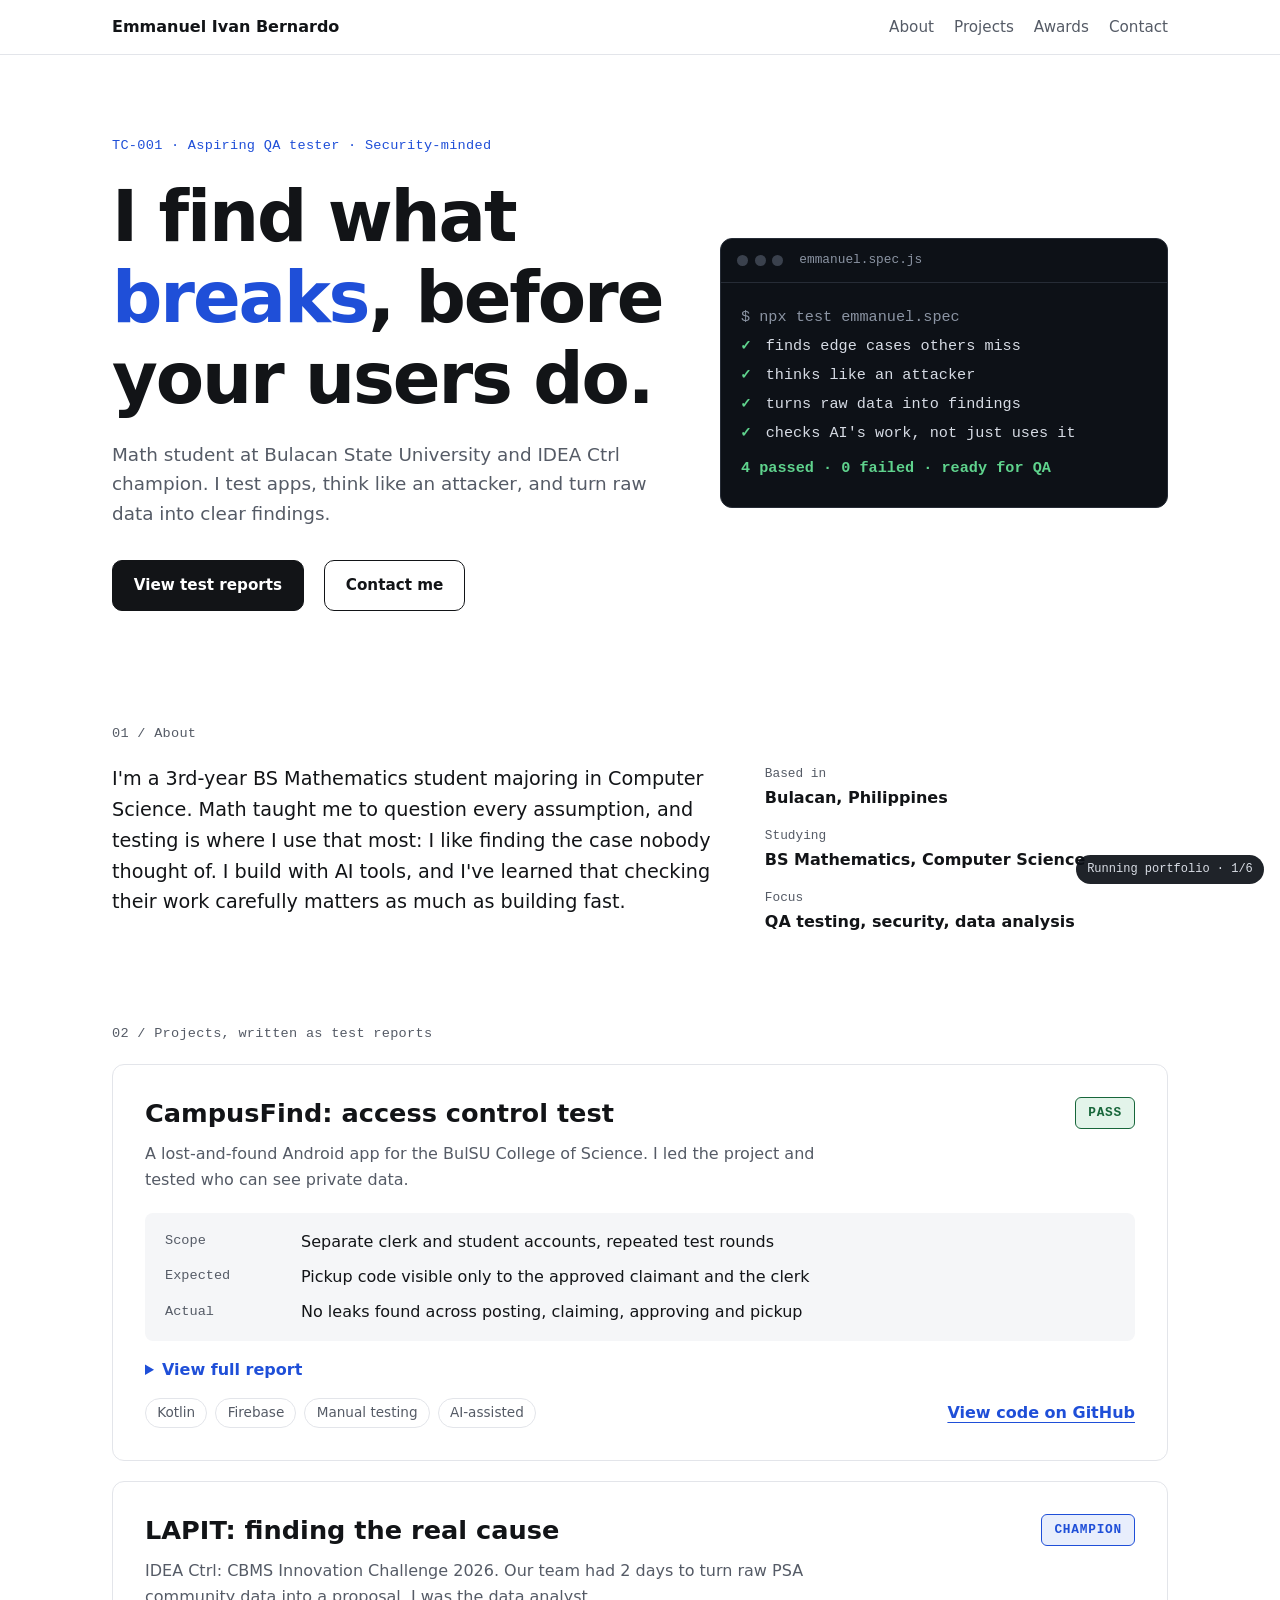
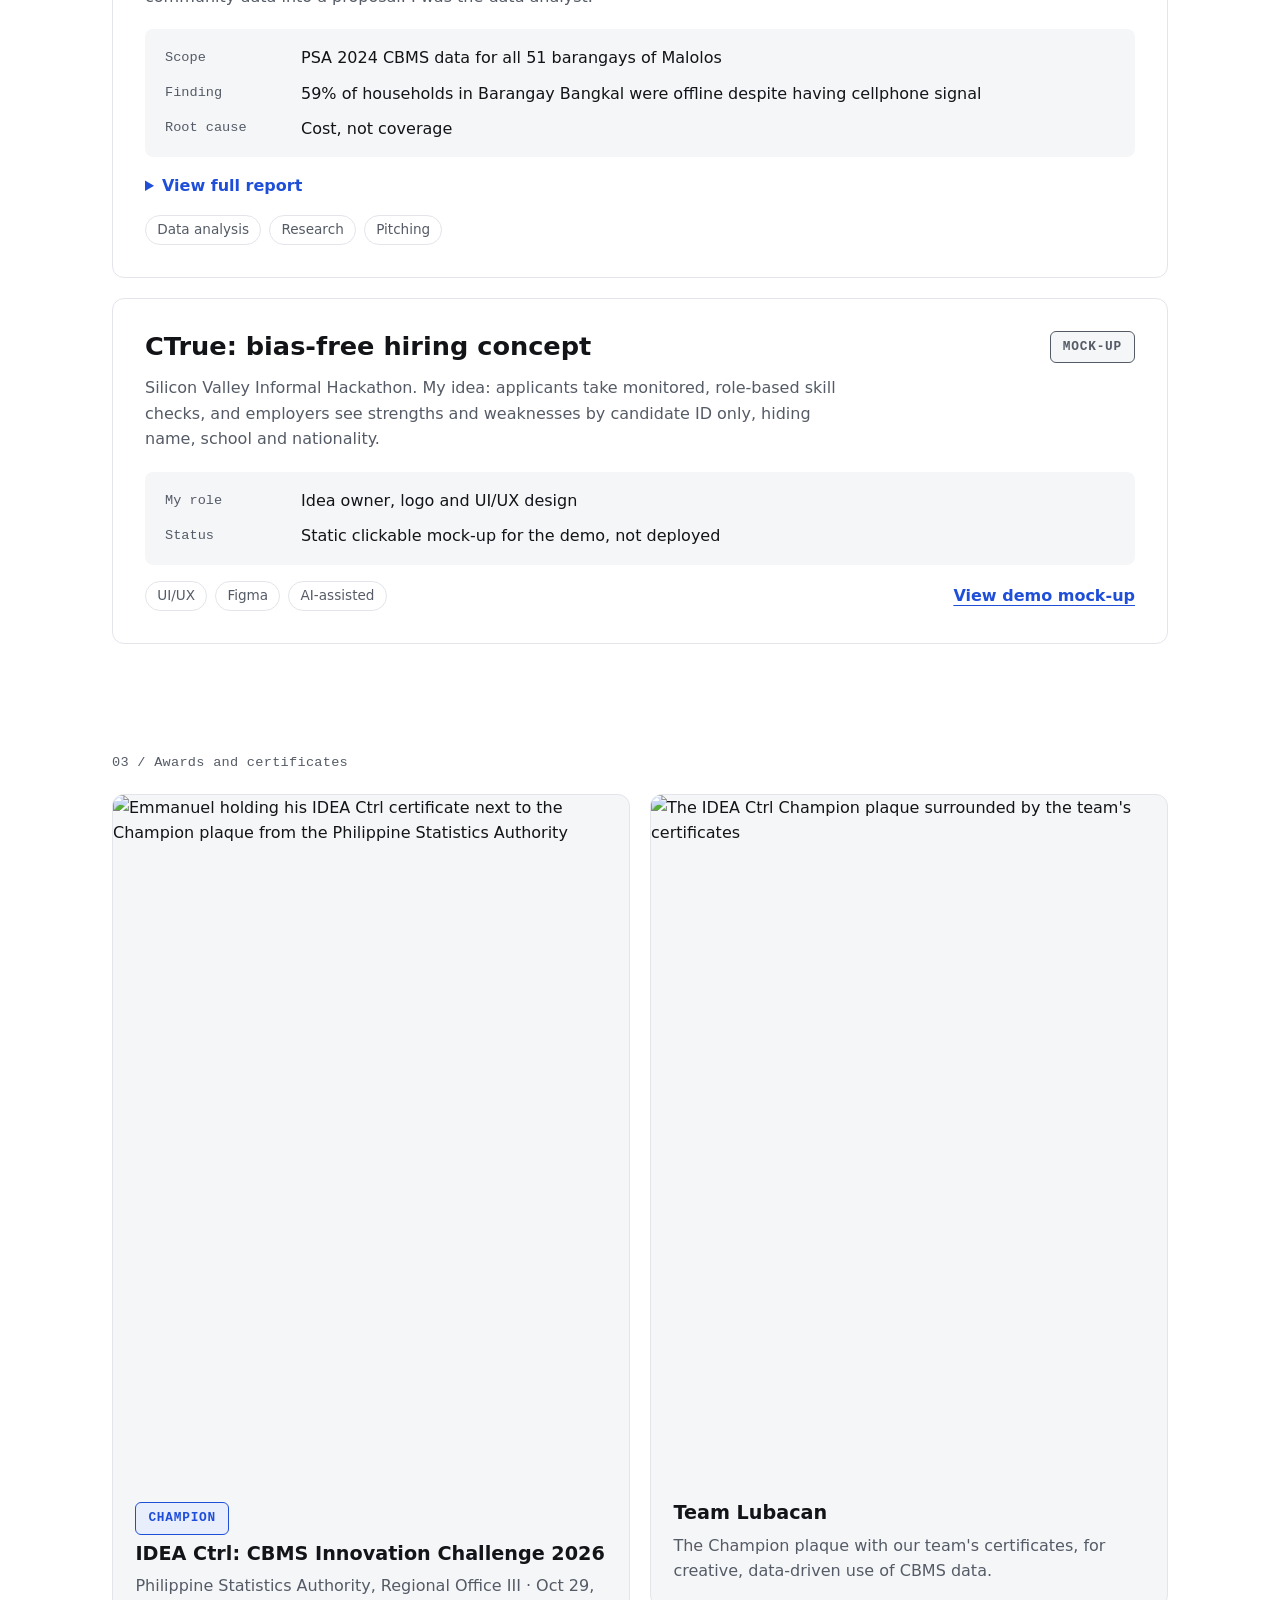
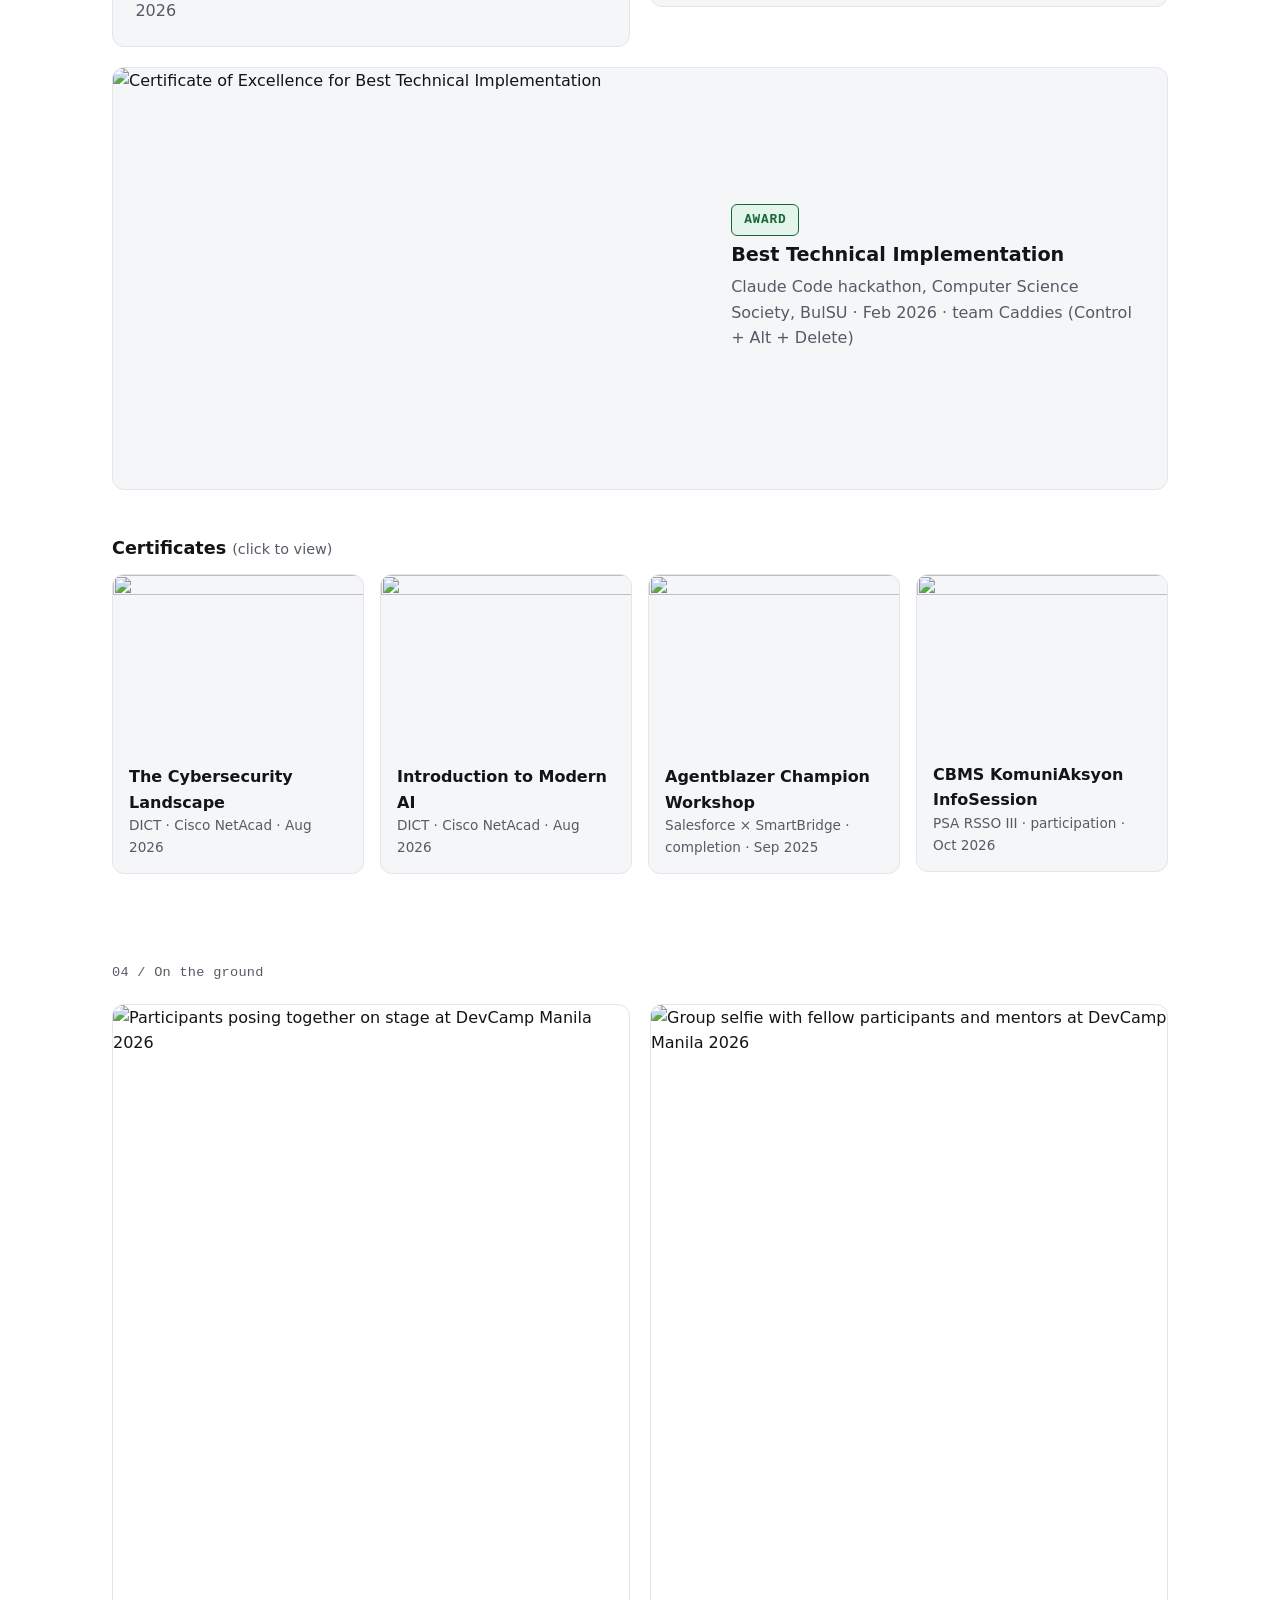
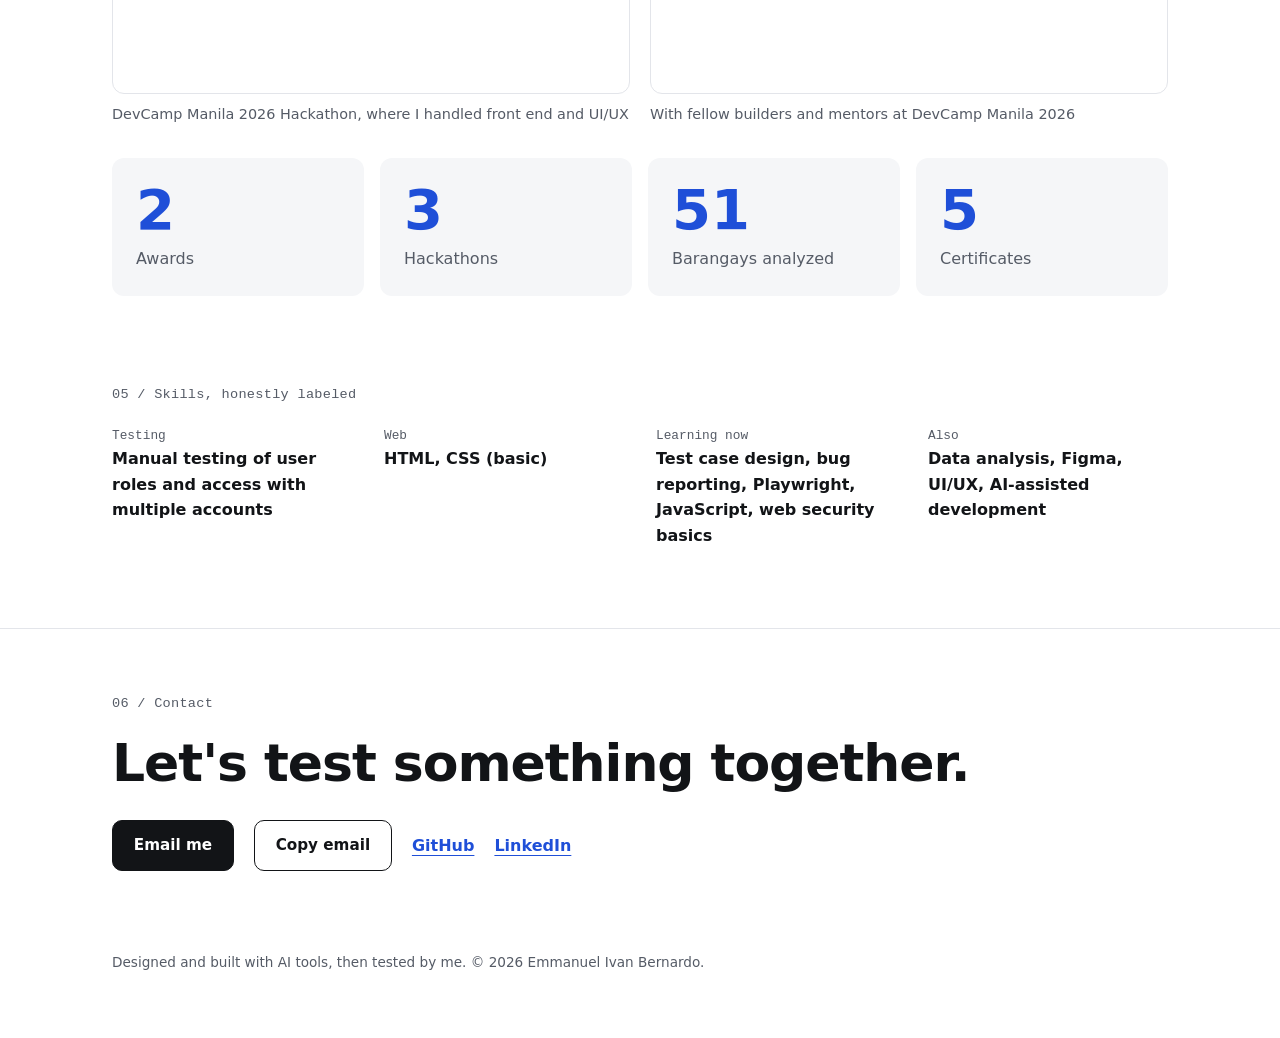
==== index.html @ ca27453c "Add portfolio page, styles and script" ====
<!DOCTYPE html>
<html lang="en">
  <head>
    <meta charset="utf-8">
    <meta name="viewport" content="width=device-width, initial-scale=1">
    <meta name="color-scheme" content="light dark">
    <meta name="description" content="Emmanuel Ivan Bernardo: aspiring QA tester and IDEA Ctrl champion. I find what breaks, before your users do.">
    <title>Emmanuel Ivan Bernardo · QA Portfolio</title>
    <link rel="stylesheet" href="styles.css">
    <script src="script.js" defer></script>
  </head>
  <body>
    <a class="skip-link" href="#main">Skip to content</a>

    <!-- Scroll progress, styled like a test run -->
    <div class="progress" aria-hidden="true">
      <div class="progress-bar" id="progress-bar"></div>
      <span class="progress-label" id="progress-label">Running portfolio · 0/6</span>
    </div>

    <header class="site-header">
      <div class="container header-inner">
        <a class="name" href="#top">Emmanuel Ivan Bernardo</a>
        <nav aria-label="Main">
          <ul class="nav-list">
            <li><a href="#about">About</a></li>
            <li><a href="#projects">Projects</a></li>
            <li><a href="#awards">Awards</a></li>
            <li><a href="#contact">Contact</a></li>
          </ul>
        </nav>
      </div>
    </header>

    <main id="main">
      <!-- 1. HERO -->
      <section id="top" class="hero container" data-step="1">
        <div class="hero-text">
          <p class="label">TC-001 · Aspiring QA tester · Security-minded</p>
          <h1>I find what <span class="break-word">breaks</span>, before your users do.</h1>
          <p class="lead">
            Math student at Bulacan State University and IDEA Ctrl champion. I test apps,
            think like an attacker, and turn raw data into clear findings.
          </p>
          <div class="hero-actions">
            <a class="button primary" href="#projects">View test reports</a>
            <a class="button secondary" href="#contact">Contact me</a>
          </div>
        </div>

        <!-- Signature element: a test run about me. Fully readable without JavaScript. -->
        <figure class="terminal" aria-label="Test run: 4 checks about Emmanuel, all passed">
          <div class="terminal-bar" aria-hidden="true">
            <span></span><span></span><span></span>
            <p>emmanuel.spec.js</p>
          </div>
          <pre class="terminal-body"><code><span class="t-line t-cmd">$ npx test emmanuel.spec</span>
<span class="t-line"><span class="t-pass">✓</span> finds edge cases others miss</span>
<span class="t-line"><span class="t-pass">✓</span> thinks like an attacker</span>
<span class="t-line"><span class="t-pass">✓</span> turns raw data into findings</span>
<span class="t-line"><span class="t-pass">✓</span> checks AI's work, not just uses it</span>
<span class="t-line t-summary">4 passed · 0 failed · ready for QA</span></code></pre>
        </figure>
      </section>

      <!-- 2. ABOUT -->
      <section id="about" class="section container reveal" data-step="2">
        <p class="section-label">01 / About</p>
        <div class="about-grid">
          <p class="about-text">
            I'm a 3rd-year BS Mathematics student majoring in Computer Science. Math taught me to
            question every assumption, and testing is where I use that most: I like finding the
            case nobody thought of. I build with AI tools, and I've learned that checking their
            work carefully matters as much as building fast.
          </p>
          <dl class="facts">
            <div><dt>Based in</dt><dd>Bulacan, Philippines</dd></div>
            <div><dt>Studying</dt><dd>BS Mathematics, Computer Science</dd></div>
            <div><dt>Focus</dt><dd>QA testing, security, data analysis</dd></div>
          </dl>
        </div>
      </section>

      <!-- 3. PROJECTS AS TEST REPORTS -->
      <section id="projects" class="section container" data-step="3">
        <p class="section-label reveal">02 / Projects, written as test reports</p>

        <article class="report reveal">
          <header class="report-head">
            <h2>CampusFind: access control test</h2>
            <span class="status pass">Pass</span>
          </header>
          <p class="report-intro">
            A lost-and-found Android app for the BulSU College of Science. I led the project
            and tested who can see private data.
          </p>
          <dl class="report-rows">
            <div><dt>Scope</dt><dd>Separate clerk and student accounts, repeated test rounds</dd></div>
            <div><dt>Expected</dt><dd>Pickup code visible only to the approved claimant and the clerk</dd></div>
            <div><dt>Actual</dt><dd>No leaks found across posting, claiming, approving and pickup</dd></div>
          </dl>
          <details class="full-report">
            <summary>View full report</summary>
            <ol class="steps">
              <li>Logged in as a student and posted a found item with hidden details.</li>
              <li>Logged in as a second student and claimed it using the hidden details.</li>
              <li>Logged in as the clerk and approved the claim, generating a pickup code.</li>
              <li>Checked that the claimant and the clerk could see the code.</li>
              <li>Logged in as other students, including ones who had posted items, and confirmed the code never appeared.</li>
              <li>Repeated the rounds several times with different items.</li>
            </ol>
          </details>
          <div class="report-foot">
            <ul class="tags" aria-label="Tools">
              <li>Kotlin</li><li>Firebase</li><li>Manual testing</li><li>AI-assisted</li>
            </ul>
            <a class="text-link" href="https://github.com/senju-zei/campus-find">View code on GitHub</a>
          </div>
        </article>

        <article class="report reveal">
          <header class="report-head">
            <h2>LAPIT: finding the real cause</h2>
            <span class="status champion">Champion</span>
          </header>
          <p class="report-intro">
            IDEA Ctrl: CBMS Innovation Challenge 2026. Our team had 2 days to turn raw PSA
            community data into a proposal. I was the data analyst.
          </p>
          <dl class="report-rows">
            <div><dt>Scope</dt><dd>PSA 2024 CBMS data for all 51 barangays of Malolos</dd></div>
            <div><dt>Finding</dt><dd>59% of households in Barangay Bangkal were offline despite having cellphone signal</dd></div>
            <div><dt>Root cause</dt><dd>Cost, not coverage</dd></div>
          </dl>
          <details class="full-report">
            <summary>View full report</summary>
            <ol class="steps">
              <li>Compared 9 deprivation indicators across all 51 barangays; Bangkal ranked worst by a wide margin.</li>
              <li>Noticed the barangay had cellphone signal, so missing coverage couldn't explain 59% of homes being offline.</li>
              <li>Concluded cost was the likely barrier, tied to the 2005 relocation that moved families far from their jobs.</li>
              <li>The team proposed LAPIT: a barangay work hub with free Wi-Fi, job training and matching, and a food-aid bridge.</li>
            </ol>
          </details>
          <div class="report-foot">
            <ul class="tags" aria-label="Skills">
              <li>Data analysis</li><li>Research</li><li>Pitching</li>
            </ul>
          </div>
        </article>

        <article class="report reveal">
          <header class="report-head">
            <h2>CTrue: bias-free hiring concept</h2>
            <span class="status mockup">Mock-up</span>
          </header>
          <p class="report-intro">
            Silicon Valley Informal Hackathon. My idea: applicants take monitored, role-based
            skill checks, and employers see strengths and weaknesses by candidate ID only,
            hiding name, school and nationality.
          </p>
          <dl class="report-rows">
            <div><dt>My role</dt><dd>Idea owner, logo and UI/UX design</dd></div>
            <div><dt>Status</dt><dd>Static clickable mock-up for the demo, not deployed</dd></div>
          </dl>
          <div class="report-foot">
            <ul class="tags" aria-label="Skills">
              <li>UI/UX</li><li>Figma</li><li>AI-assisted</li>
            </ul>
            <a class="text-link" href="https://drive.google.com/drive/folders/12bDjslDwPS8wVW2C4FF5KBVAPuTs-OBn?usp=sharing">View demo mock-up</a>
          </div>
        </article>
      </section>

      <!-- 4. AWARDS AND CERTIFICATES -->
      <section id="awards" class="section container" data-step="4">
        <p class="section-label reveal">03 / Awards and certificates</p>

        <div class="bento">
          <article class="tile tile-hero reveal">
            <img src="images/psa-champion.webp" alt="Emmanuel holding his IDEA Ctrl certificate next to the Champion plaque from the Philippine Statistics Authority" width="1000" height="1333" loading="lazy">
            <div class="tile-text">
              <span class="status champion">Champion</span>
              <h3>IDEA Ctrl: CBMS Innovation Challenge 2026</h3>
              <p>Philippine Statistics Authority, Regional Office III · Oct 29, 2026</p>
            </div>
          </article>

          <article class="tile reveal">
            <img src="images/psa-team.webp" alt="The IDEA Ctrl Champion plaque surrounded by the team's certificates" width="1000" height="1333" loading="lazy">
            <div class="tile-text">
              <h3>Team Lubacan</h3>
              <p>The Champion plaque with our team's certificates, for creative, data-driven use of CBMS data.</p>
            </div>
          </article>

          <article class="tile tile-wide reveal">
            <button type="button" class="cert-open" data-full="images/cert-best-technical.webp" data-title="Certificate of Excellence: Best Technical Implementation">
              <img src="images/cert-best-technical.webp" alt="Certificate of Excellence for Best Technical Implementation" width="1287" height="909" loading="lazy">
            </button>
            <div class="tile-text">
              <span class="status pass">Award</span>
              <h3>Best Technical Implementation</h3>
              <p>Claude Code hackathon, Computer Science Society, BulSU · Feb 2026 · team Caddies (Control + Alt + Delete)</p>
            </div>
          </article>
        </div>

        <h3 class="sub-heading reveal">Certificates <span>(click to view)</span></h3>
        <ul class="cert-grid reveal">
          <li>
            <button type="button" class="cert-open" data-full="images/cert-cybersecurity.webp" data-title="The Cybersecurity Landscape · DICT via Cisco NetAcad">
              <img src="images/cert-cybersecurity.webp" alt="" width="1287" height="910" loading="lazy">
              <span class="cert-name">The Cybersecurity Landscape</span>
              <span class="cert-meta">DICT · Cisco NetAcad · Aug 2026</span>
            </button>
          </li>
          <li>
            <button type="button" class="cert-open" data-full="images/cert-modern-ai.webp" data-title="Introduction to Modern AI · DICT via Cisco NetAcad">
              <img src="images/cert-modern-ai.webp" alt="" width="1287" height="910" loading="lazy">
              <span class="cert-name">Introduction to Modern AI</span>
              <span class="cert-meta">DICT · Cisco NetAcad · Aug 2026</span>
            </button>
          </li>
          <li>
            <button type="button" class="cert-open" data-full="images/cert-agentblazer.webp" data-title="Salesforce Agentblazer Champion Workshop (completion)">
              <img src="images/cert-agentblazer.webp" alt="" width="1400" height="990" loading="lazy">
              <span class="cert-name">Agentblazer Champion Workshop</span>
              <span class="cert-meta">Salesforce × SmartBridge · completion · Sep 2025</span>
            </button>
          </li>
          <li>
            <button type="button" class="cert-open" data-full="images/cert-psa-participation.webp" data-title="CBMS KomuniAksyon InfoSession · PSA">
              <img src="images/cert-psa-participation.webp" alt="" width="1243" height="868" loading="lazy">
              <span class="cert-name">CBMS KomuniAksyon InfoSession</span>
              <span class="cert-meta">PSA RSSO III · participation · Oct 2026</span>
            </button>
          </li>
        </ul>
      </section>

      <!-- 5. EVENTS -->
      <section class="section container" data-step="5" aria-labelledby="events-title">
        <p class="section-label reveal" id="events-title">04 / On the ground</p>
        <div class="gallery reveal">
          <figure>
            <img src="images/devcamp-group.webp" alt="Participants posing together on stage at DevCamp Manila 2026" width="1000" height="1333" loading="lazy">
            <figcaption>DevCamp Manila 2026 Hackathon, where I handled front end and UI/UX</figcaption>
          </figure>
          <figure>
            <img src="images/devcamp-team.webp" alt="Group selfie with fellow participants and mentors at DevCamp Manila 2026" width="1000" height="1333" loading="lazy">
            <figcaption>With fellow builders and mentors at DevCamp Manila 2026</figcaption>
          </figure>
        </div>
        <ul class="stats reveal">
          <li><span class="stat-number">2</span><span class="stat-label">Awards</span></li>
          <li><span class="stat-number">3</span><span class="stat-label">Hackathons</span></li>
          <li><span class="stat-number">51</span><span class="stat-label">Barangays analyzed</span></li>
          <li><span class="stat-number">5</span><span class="stat-label">Certificates</span></li>
        </ul>
      </section>

      <!-- SKILLS -->
      <section class="section container reveal" aria-labelledby="skills-title">
        <p class="section-label" id="skills-title">05 / Skills, honestly labeled</p>
        <dl class="skills">
          <div><dt>Testing</dt><dd>Manual testing of user roles and access with multiple accounts</dd></div>
          <div><dt>Web</dt><dd>HTML, CSS (basic)</dd></div>
          <div><dt>Learning now</dt><dd>Test case design, bug reporting, Playwright, JavaScript, web security basics</dd></div>
          <div><dt>Also</dt><dd>Data analysis, Figma, UI/UX, AI-assisted development</dd></div>
        </dl>
      </section>
    </main>

    <!-- 6. CONTACT -->
    <footer id="contact" class="site-footer" data-step="6">
      <div class="container reveal">
        <p class="section-label">06 / Contact</p>
        <p class="contact-line">Let's test something together.</p>
        <div class="contact-actions">
          <a class="button primary" href="mailto:emmanivan777@gmail.com">Email me</a>
          <button type="button" class="button secondary" id="copy-email" data-email="emmanivan777@gmail.com">Copy email</button>
          <a class="text-link" href="https://github.com/senju-zei" rel="me">GitHub</a>
          <a class="text-link" href="https://www.linkedin.com/in/emmanuel-ivan-bernardo-8b982b3b2/" rel="me">LinkedIn</a>
        </div>
        <p class="copy-status" id="copy-status" role="status"></p>
        <p class="credit">Designed and built with AI tools, then tested by me. © 2026 Emmanuel Ivan Bernardo.</p>
      </div>
    </footer>

    <!-- Certificate viewer (native dialog: Esc closes it, focus is handled by the browser) -->
    <dialog class="viewer" id="viewer" aria-labelledby="viewer-title">
      <div class="viewer-head">
        <p id="viewer-title"></p>
        <button type="button" class="viewer-close" id="viewer-close" aria-label="Close">✕</button>
      </div>
      <img id="viewer-img" alt="">
    </dialog>
  </body>
</html>
---- styles.css ----
/* ==========================================================
   Portfolio styles: Swiss-style grid, one cobalt accent
   1. Tokens   2. Base   3. Layout   4. Components
   5. Animations (all switch off with reduced motion)
   Photos are never cropped: every image keeps its full shape.
   ========================================================== */

/* ---------- 1. Tokens ---------- */
:root {
  color-scheme: light dark;

  --bg: #ffffff;
  --surface: #f5f6f8;
  --text: #121417;
  --muted: #555b66;
  --border: #e3e5ea;
  --accent: #1f4fd8;        /* cobalt: 6.6:1 contrast on white */
  --accent-soft: #e8eefc;
  --pass: #17663a;
  --pass-soft: #e3f4ea;

  /* The terminal stays dark in both themes, like a real one */
  --term-bg: #0d1117;
  --term-text: #d6dbe4;
  --term-muted: #8b94a3;
  --term-pass: #5fd38d;

  --max: 66rem;
  --radius: 12px;
  --ease: cubic-bezier(0.2, 0.7, 0.2, 1);
}

@media (prefers-color-scheme: dark) {
  :root {
    --bg: #0f1115;
    --surface: #181b21;
    --text: #eceef2;
    --muted: #a3a9b5;
    --border: #2a2e37;
    --accent: #8fa8ff;
    --accent-soft: #1d2540;
    --pass: #6fd69a;
    --pass-soft: #15291e;
    --term-bg: #07090d;
  }
}

/* ---------- 2. Base ---------- */
*,
*::before,
*::after {
  box-sizing: border-box;
}

html {
  scroll-behavior: smooth;
  scroll-padding-top: 5rem;
}

body {
  margin: 0;
  background: var(--bg);
  color: var(--text);
  font-family: "Segoe UI", system-ui, -apple-system, Roboto, sans-serif;
  font-size: 1rem;
  line-height: 1.6;
}

h1,
h2,
h3 {
  margin: 0;
  line-height: 1.15;
  text-wrap: balance;
}

a {
  color: inherit;
}

img {
  display: block;
  max-width: 100%;
  height: auto;            /* keep the full photo, never stretched or cropped */
}

:focus-visible {
  outline: 3px solid var(--accent);
  outline-offset: 3px;
}

.skip-link {
  position: absolute;
  left: 1rem;
  top: -3rem;
  padding: 0.5rem 1rem;
  background: var(--text);
  color: var(--bg);
  z-index: 20;
}

.skip-link:focus {
  top: 1rem;
}

/* ---------- 3. Layout ---------- */
.container {
  width: min(100% - 2.5rem, var(--max));
  margin-inline: auto;
}

/* Test-run progress bar at the very top */
.progress {
  position: fixed;
  inset: 0 0 auto 0;
  height: 3px;
  z-index: 15;
}

.progress-bar {
  height: 100%;
  width: 100%;
  transform-origin: left;
  transform: scaleX(0);
  background: var(--accent);
}

.progress-label {
  position: fixed;
  right: 1rem;
  bottom: 1rem;
  padding: 0.3rem 0.7rem;
  border-radius: 999px;
  background: var(--term-bg);
  color: var(--term-text);
  font-family: Consolas, "Cascadia Mono", monospace;
  font-size: 0.75rem;
  opacity: 0.92;
}

.site-header {
  position: sticky;
  top: 0;
  z-index: 10;
  background: color-mix(in srgb, var(--bg) 88%, transparent);
  backdrop-filter: blur(8px);
  border-bottom: 1px solid var(--border);
}

.header-inner {
  display: flex;
  flex-wrap: wrap;
  align-items: center;
  justify-content: space-between;
  gap: 0.5rem 1.5rem;
  padding-block: 0.9rem;
}

.name {
  font-weight: 700;
  text-decoration: none;
}

.nav-list {
  display: flex;
  flex-wrap: wrap;
  gap: 0.25rem 1.25rem;
  list-style: none;
  margin: 0;
  padding: 0;
}

.nav-list a {
  color: var(--muted);
  text-decoration: none;
  font-size: 0.95rem;
}

.nav-list a:hover {
  color: var(--text);
}

.section {
  padding-block: 4.5rem 1rem;
}

.section-label,
.label {
  margin: 0 0 1.25rem;
  font-family: Consolas, "Cascadia Mono", monospace;
  font-size: 0.85rem;
  color: var(--muted);
  letter-spacing: 0.02em;
}

.label {
  color: var(--accent);
}

/* ---------- 4. Components ---------- */

/* Hero */
.hero {
  display: grid;
  grid-template-columns: minmax(0, 1.25fr) minmax(0, 1fr);
  gap: 3rem;
  align-items: center;
  padding-block: 5rem 2.5rem;
}

.hero h1 {
  font-size: clamp(2.4rem, 1.4rem + 4vw, 4.4rem);
  font-weight: 800;
  letter-spacing: -0.03em;
  margin-bottom: 1.25rem;
}

.break-word {
  color: var(--accent);
  display: inline-block;
}

.lead {
  max-width: 46ch;
  margin: 0 0 2rem;
  color: var(--muted);
  font-size: 1.15rem;
}

.hero-actions,
.contact-actions {
  display: flex;
  flex-wrap: wrap;
  align-items: center;
  gap: 0.75rem 1.25rem;
}

/* Terminal */
.terminal {
  margin: 0;
  border-radius: var(--radius);
  background: var(--term-bg);
  color: var(--term-text);
  border: 1px solid #262c36;
  overflow: hidden;
}

.terminal-bar {
  display: flex;
  align-items: center;
  gap: 0.4rem;
  padding: 0.7rem 1rem;
  border-bottom: 1px solid #262c36;
}

.terminal-bar span {
  width: 0.7rem;
  height: 0.7rem;
  border-radius: 50%;
  background: #3a414d;
}

.terminal-bar p {
  margin: 0 0 0 0.6rem;
  font-family: Consolas, "Cascadia Mono", monospace;
  font-size: 0.8rem;
  color: var(--term-muted);
}

.terminal-body {
  margin: 0;
  padding: 1.25rem 1.25rem 1.5rem;
  font-family: Consolas, "Cascadia Mono", monospace;
  font-size: clamp(0.82rem, 0.75rem + 0.3vw, 0.95rem);
  line-height: 1.9;
  white-space: pre-wrap;
}

.t-cmd {
  color: var(--term-muted);
}

.t-pass {
  color: var(--term-pass);
  font-weight: 700;
  margin-right: 0.4rem;
}

.t-summary {
  display: inline-block;
  margin-top: 0.4rem;
  color: var(--term-pass);
  font-weight: 700;
}

/* Buttons */
.button {
  font: inherit;
  font-weight: 600;
  font-size: 0.95rem;
  padding: 0.75rem 1.3rem;
  border-radius: 10px;
  border: 1.5px solid var(--text);
  text-decoration: none;
  cursor: pointer;
  transition: transform 0.2s var(--ease), background-color 0.2s, color 0.2s;
}

.button.primary {
  background: var(--text);
  color: var(--bg);
}

.button.secondary {
  background: transparent;
  color: var(--text);
}

.button:hover {
  transform: translateY(-2px);
}

.button.secondary:hover {
  background: var(--text);
  color: var(--bg);
}

.text-link {
  color: var(--accent);
  font-weight: 600;
  text-underline-offset: 0.25em;
}

/* About */
.about-grid {
  display: grid;
  grid-template-columns: minmax(0, 1.5fr) minmax(0, 1fr);
  gap: 3rem;
}

.about-text {
  margin: 0;
  font-size: 1.2rem;
  max-width: 60ch;
}

.facts,
.skills {
  margin: 0;
  display: grid;
  gap: 1rem;
}

.skills {
  grid-template-columns: repeat(auto-fit, minmax(14rem, 1fr));
  gap: 1.5rem 2rem;
}

.facts dt,
.skills dt {
  font-family: Consolas, "Cascadia Mono", monospace;
  font-size: 0.8rem;
  color: var(--muted);
}

.facts dd,
.skills dd {
  margin: 0;
  font-weight: 600;
}

/* Project cards written as test reports */
.report {
  border: 1px solid var(--border);
  border-radius: var(--radius);
  padding: clamp(1.25rem, 0.8rem + 1.5vw, 2rem);
  margin-bottom: 1.25rem;
  transition: transform 0.25s var(--ease), border-color 0.25s;
}

.report:hover {
  transform: translateY(-3px);
  border-color: var(--accent);
}

.report-head {
  display: flex;
  flex-wrap: wrap;
  align-items: center;
  justify-content: space-between;
  gap: 0.75rem;
  margin-bottom: 0.75rem;
}

.report h2 {
  font-size: clamp(1.25rem, 1rem + 1vw, 1.6rem);
  font-weight: 700;
}

.report-intro {
  margin: 0 0 1.25rem;
  color: var(--muted);
  max-width: 70ch;
}

.report-rows {
  display: grid;
  gap: 0.6rem;
  margin: 0 0 1rem;
  padding: 1rem 1.25rem;
  background: var(--surface);
  border-radius: 8px;
}

.report-rows div {
  display: grid;
  grid-template-columns: 7.5rem minmax(0, 1fr);
  gap: 1rem;
}

.report-rows dt {
  font-family: Consolas, "Cascadia Mono", monospace;
  font-size: 0.85rem;
  color: var(--muted);
  padding-top: 0.1rem;
}

.report-rows dd {
  margin: 0;
}

/* Expandable "View full report" */
.full-report {
  margin-bottom: 1rem;
}

.full-report summary {
  cursor: pointer;
  color: var(--accent);
  font-weight: 600;
  width: fit-content;
}

.steps {
  margin: 0.75rem 0 0;
  padding-left: 1.4rem;
  display: grid;
  gap: 0.4rem;
  color: var(--muted);
}

.report-foot {
  display: flex;
  flex-wrap: wrap;
  align-items: center;
  justify-content: space-between;
  gap: 0.75rem;
}

/* Status stamps */
.status {
  display: inline-block;
  font-family: Consolas, "Cascadia Mono", monospace;
  font-size: 0.8rem;
  font-weight: 700;
  text-transform: uppercase;
  letter-spacing: 0.06em;
  padding: 0.3rem 0.75rem;
  border-radius: 6px;
  border: 1.5px solid currentColor;
}

.status.pass { color: var(--pass); background: var(--pass-soft); }
.status.champion { color: var(--accent); background: var(--accent-soft); }
.status.mockup { color: var(--muted); background: var(--surface); }

.tags {
  display: flex;
  flex-wrap: wrap;
  gap: 0.5rem;
  list-style: none;
  margin: 0;
  padding: 0;
}

.tags li {
  font-size: 0.85rem;
  padding: 0.2rem 0.7rem;
  border: 1px solid var(--border);
  border-radius: 999px;
  color: var(--muted);
}

/* Awards: tiles keep each image's natural shape */
.bento {
  display: grid;
  grid-template-columns: repeat(2, minmax(0, 1fr));
  gap: 1.25rem;
  align-items: start;
}

.tile {
  border: 1px solid var(--border);
  border-radius: var(--radius);
  overflow: hidden;
  background: var(--surface);
  transition: transform 0.25s var(--ease), border-color 0.25s;
}

.tile:hover {
  transform: translateY(-3px);
  border-color: var(--accent);
}

.tile img {
  width: 100%;
}

.tile-wide {
  grid-column: 1 / -1;
  display: grid;
  grid-template-columns: minmax(0, 1.3fr) minmax(0, 1fr);
  align-items: center;
}

.tile-text {
  display: grid;
  gap: 0.5rem;
  padding: 1.25rem 1.4rem 1.4rem;
  justify-items: start;
}

.tile-text h3 {
  font-size: 1.2rem;
}

.tile-text p {
  margin: 0;
  color: var(--muted);
}

.sub-heading {
  margin: 3rem 0 1rem;
  font-size: 1.1rem;
}

.sub-heading span {
  color: var(--muted);
  font-weight: 400;
  font-size: 0.9rem;
}

/* Certificate thumbnails */
.cert-open {
  display: block;
  width: 100%;
  padding: 0;
  border: 0;
  background: none;
  color: inherit;
  font: inherit;
  text-align: left;
  cursor: zoom-in;
}

.cert-grid {
  display: grid;
  grid-template-columns: repeat(auto-fit, minmax(14rem, 1fr));
  gap: 1rem;
  list-style: none;
  margin: 0;
  padding: 0;
}

.cert-grid .cert-open {
  border: 1px solid var(--border);
  border-radius: var(--radius);
  overflow: hidden;
  background: var(--surface);
  transition: transform 0.25s var(--ease), border-color 0.25s;
}

.cert-grid .cert-open:hover {
  transform: translateY(-3px);
  border-color: var(--accent);
}

.cert-name,
.cert-meta {
  display: block;
  padding-inline: 1rem;
}

.cert-name {
  padding-top: 0.75rem;
  font-weight: 700;
}

.cert-meta {
  padding-bottom: 0.9rem;
  color: var(--muted);
  font-size: 0.85rem;
}

/* Event photos */
.gallery {
  display: grid;
  grid-template-columns: repeat(auto-fit, minmax(16rem, 1fr));
  gap: 1.25rem;
  align-items: start;
  margin-bottom: 2rem;
}

.gallery figure {
  margin: 0;
}

.gallery img {
  width: 100%;
  border-radius: var(--radius);
  border: 1px solid var(--border);
}

.gallery figcaption {
  margin-top: 0.6rem;
  color: var(--muted);
  font-size: 0.9rem;
}

/* Numbers */
.stats {
  display: grid;
  grid-template-columns: repeat(auto-fit, minmax(9rem, 1fr));
  gap: 1rem;
  list-style: none;
  margin: 0;
  padding: 0;
}

.stats li {
  display: grid;
  padding: 1.5rem;
  background: var(--surface);
  border-radius: var(--radius);
}

.stat-number {
  font-size: clamp(2.5rem, 2rem + 2vw, 3.5rem);
  font-weight: 800;
  line-height: 1;
  color: var(--accent);
}

.stat-label {
  color: var(--muted);
  margin-top: 0.5rem;
}

/* Contact / footer */
.site-footer {
  margin-top: 4rem;
  padding-block: 4rem 4rem;
  border-top: 1px solid var(--border);
}

.contact-line {
  margin: 0 0 1.75rem;
  font-size: clamp(2rem, 1.4rem + 2.5vw, 3.25rem);
  font-weight: 800;
  letter-spacing: -0.02em;
  line-height: 1.1;
}

.copy-status {
  min-height: 1.6em;
  margin: 1rem 0 0;
  color: var(--pass);
  font-weight: 600;
}

.credit {
  margin: 2.5rem 0 0;
  color: var(--muted);
  font-size: 0.85rem;
}

/* Certificate viewer */
.viewer {
  width: min(100% - 2rem, 60rem);
  max-height: calc(100vh - 2rem);
  padding: 0;
  border: 1px solid var(--border);
  border-radius: var(--radius);
  background: var(--bg);
  color: var(--text);
}

.viewer::backdrop {
  background: rgb(0 0 0 / 0.7);
}

.viewer-head {
  display: flex;
  align-items: center;
  justify-content: space-between;
  gap: 1rem;
  padding: 0.75rem 1rem;
  border-bottom: 1px solid var(--border);
}

.viewer-head p {
  margin: 0;
  font-weight: 600;
}

.viewer-close {
  font: inherit;
  font-size: 1.1rem;
  width: 2.25rem;
  height: 2.25rem;
  border: 1px solid var(--border);
  border-radius: 8px;
  background: transparent;
  color: var(--text);
  cursor: pointer;
}

.viewer img {
  width: 100%;
  max-height: calc(100vh - 7rem);
  object-fit: contain;     /* the whole certificate always fits */
}

/* Phones and small tablets */
@media (max-width: 800px) {
  .hero,
  .about-grid,
  .bento,
  .tile-wide {
    grid-template-columns: minmax(0, 1fr);
    gap: 2rem;
  }

  .tile-wide {
    gap: 0;
  }

  .report-rows div {
    grid-template-columns: minmax(0, 1fr);
    gap: 0.1rem;
  }

  .progress-label {
    display: none;
  }
}

/* ---------- 5. Animations ---------- */

.hero-text {
  animation: rise 0.7s var(--ease) both;
}

@keyframes rise {
  from { opacity: 0; transform: translateY(16px); }
  to { opacity: 1; transform: none; }
}

/* "breaks" gives a tiny glitch twitch once, after the headline appears */
.break-word {
  animation: glitch 0.5s steps(2) 1.1s 2;
}

@keyframes glitch {
  0% { transform: translate(0); }
  25% { transform: translate(-2px, 1px) skewX(-6deg); }
  50% { transform: translate(2px, -1px); }
  75% { transform: translate(-1px, 0) skewX(4deg); }
  100% { transform: translate(0); }
}

/* Terminal lines appear one by one (JavaScript adds .is-typed) */
.js .t-line {
  opacity: 0;
  transform: translateX(-6px);
  transition: opacity 0.35s var(--ease), transform 0.35s var(--ease);
}

.js .t-line.is-typed {
  opacity: 1;
  transform: none;
}

/* Sections fade up as you scroll to them */
.js .reveal {
  opacity: 0;
  transform: translateY(24px);
  transition: opacity 0.6s var(--ease), transform 0.6s var(--ease);
}

.js .reveal.is-visible {
  opacity: 1;
  transform: none;
}

/* Status stamps "land" after their card appears */
.js .reveal .status {
  transform: scale(1.25) rotate(-6deg);
  opacity: 0;
  transition: transform 0.35s var(--ease) 0.35s, opacity 0.35s 0.35s;
}

.js .reveal.is-visible .status {
  transform: none;
  opacity: 1;
}

/* Viewer opens with a gentle zoom */
.viewer[open] {
  animation: pop 0.25s var(--ease);
}

@keyframes pop {
  from { opacity: 0; transform: scale(0.96); }
  to { opacity: 1; transform: none; }
}

@media (prefers-reduced-motion: reduce) {
  html {
    scroll-behavior: auto;
  }

  *,
  *::before,
  *::after {
    animation: none !important;
    transition: none !important;
  }

  .js .reveal,
  .js .reveal .status,
  .js .t-line {
    opacity: 1;
    transform: none;
  }
}
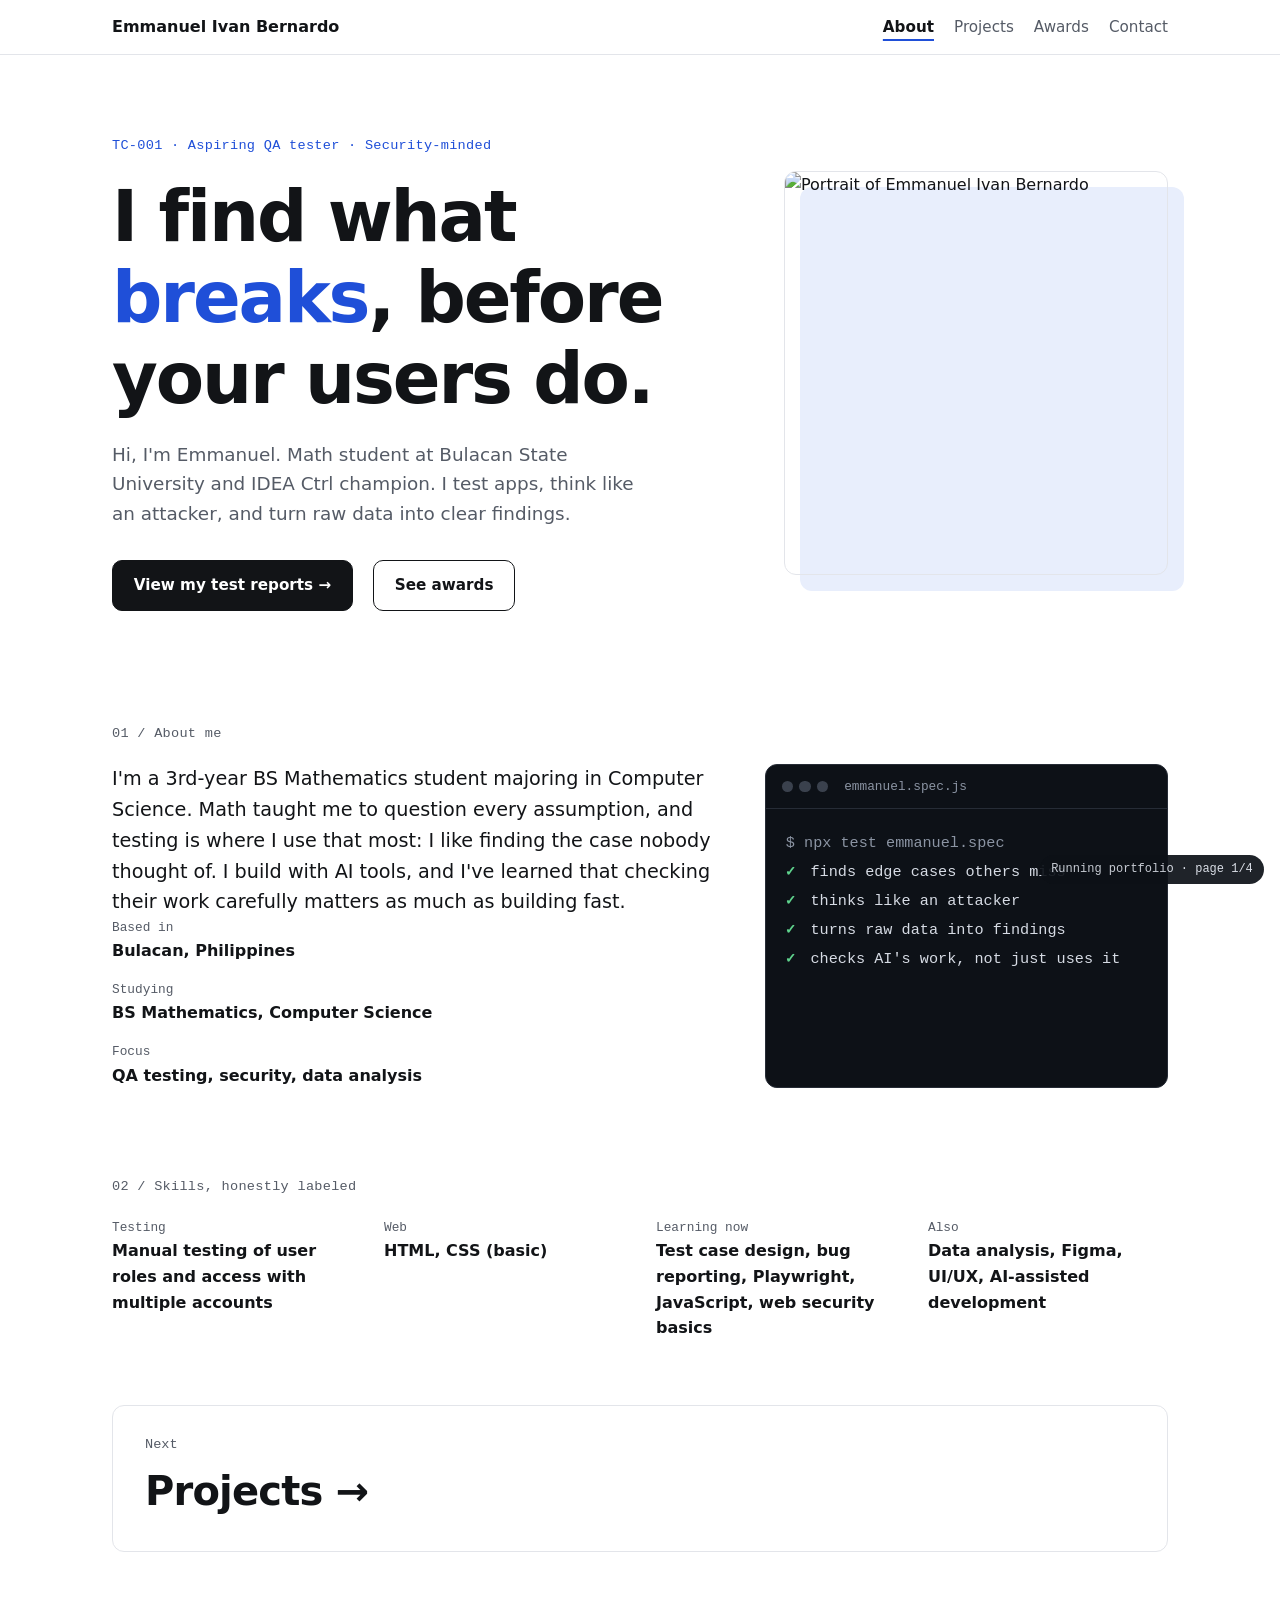
==== commit 06987fdd: "Split portfolio into 4 pages, add portrait and proof buttons" ====
--- a/index.html
+++ b/index.html
@@ -9,259 +9,82 @@
     <link rel="stylesheet" href="styles.css">
     <script src="script.js" defer></script>
   </head>
-  <body>
+  <body data-page="1">
     <a class="skip-link" href="#main">Skip to content</a>
-
-    <!-- Scroll progress, styled like a test run -->
-    <div class="progress" aria-hidden="true">
-      <div class="progress-bar" id="progress-bar"></div>
-      <span class="progress-label" id="progress-label">Running portfolio · 0/6</span>
-    </div>
+    <div class="progress" aria-hidden="true"><div class="progress-bar" id="progress-bar"></div></div>
+    <p class="progress-label" id="progress-label" aria-hidden="true"></p>
 
     <header class="site-header">
       <div class="container header-inner">
-        <a class="name" href="#top">Emmanuel Ivan Bernardo</a>
+        <a class="name" href="index.html">Emmanuel Ivan Bernardo</a>
         <nav aria-label="Main">
           <ul class="nav-list">
-            <li><a href="#about">About</a></li>
-            <li><a href="#projects">Projects</a></li>
-            <li><a href="#awards">Awards</a></li>
-            <li><a href="#contact">Contact</a></li>
+            <li><a href="index.html" aria-current="page">About</a></li>
+            <li><a href="projects.html">Projects</a></li>
+            <li><a href="awards.html">Awards</a></li>
+            <li><a href="thanks.html">Contact</a></li>
           </ul>
         </nav>
       </div>
     </header>
 
     <main id="main">
-      <!-- 1. HERO -->
-      <section id="top" class="hero container" data-step="1">
+      <!-- INTRODUCTION -->
+      <section class="hero container">
         <div class="hero-text">
           <p class="label">TC-001 · Aspiring QA tester · Security-minded</p>
           <h1>I find what <span class="break-word">breaks</span>, before your users do.</h1>
           <p class="lead">
-            Math student at Bulacan State University and IDEA Ctrl champion. I test apps,
-            think like an attacker, and turn raw data into clear findings.
+            Hi, I'm Emmanuel. Math student at Bulacan State University and IDEA Ctrl champion.
+            I test apps, think like an attacker, and turn raw data into clear findings.
           </p>
           <div class="hero-actions">
-            <a class="button primary" href="#projects">View test reports</a>
-            <a class="button secondary" href="#contact">Contact me</a>
+            <a class="button primary" href="projects.html">View my test reports →</a>
+            <a class="button secondary" href="awards.html">See awards</a>
           </div>
         </div>
+        <figure class="hero-photo">
+          <img src="images/portrait.webp" alt="Portrait of Emmanuel Ivan Bernardo" width="800" height="843">
+        </figure>
+      </section>
 
-        <!-- Signature element: a test run about me. Fully readable without JavaScript. -->
-        <figure class="terminal" aria-label="Test run: 4 checks about Emmanuel, all passed">
-          <div class="terminal-bar" aria-hidden="true">
-            <span></span><span></span><span></span>
-            <p>emmanuel.spec.js</p>
+      <!-- ABOUT -->
+      <section class="section container reveal" aria-labelledby="about-title">
+        <p class="section-label" id="about-title">01 / About me</p>
+        <div class="about-grid">
+          <div>
+            <p class="about-text">
+              I'm a 3rd-year BS Mathematics student majoring in Computer Science. Math taught me to
+              question every assumption, and testing is where I use that most: I like finding the
+              case nobody thought of. I build with AI tools, and I've learned that checking their
+              work carefully matters as much as building fast.
+            </p>
+            <dl class="facts">
+              <div><dt>Based in</dt><dd>Bulacan, Philippines</dd></div>
+              <div><dt>Studying</dt><dd>BS Mathematics, Computer Science</dd></div>
+              <div><dt>Focus</dt><dd>QA testing, security, data analysis</dd></div>
+            </dl>
           </div>
-          <pre class="terminal-body"><code><span class="t-line t-cmd">$ npx test emmanuel.spec</span>
+
+          <!-- Signature element: a test run about me. Fully readable without JavaScript. -->
+          <figure class="terminal" aria-label="Test run: 4 checks about Emmanuel, all passed">
+            <div class="terminal-bar" aria-hidden="true">
+              <span></span><span></span><span></span>
+              <p>emmanuel.spec.js</p>
+            </div>
+            <pre class="terminal-body"><code><span class="t-line t-cmd">$ npx test emmanuel.spec</span>
 <span class="t-line"><span class="t-pass">✓</span> finds edge cases others miss</span>
 <span class="t-line"><span class="t-pass">✓</span> thinks like an attacker</span>
 <span class="t-line"><span class="t-pass">✓</span> turns raw data into findings</span>
 <span class="t-line"><span class="t-pass">✓</span> checks AI's work, not just uses it</span>
 <span class="t-line t-summary">4 passed · 0 failed · ready for QA</span></code></pre>
-        </figure>
-      </section>
-
-      <!-- 2. ABOUT -->
-      <section id="about" class="section container reveal" data-step="2">
-        <p class="section-label">01 / About</p>
-        <div class="about-grid">
-          <p class="about-text">
-            I'm a 3rd-year BS Mathematics student majoring in Computer Science. Math taught me to
-            question every assumption, and testing is where I use that most: I like finding the
-            case nobody thought of. I build with AI tools, and I've learned that checking their
-            work carefully matters as much as building fast.
-          </p>
-          <dl class="facts">
-            <div><dt>Based in</dt><dd>Bulacan, Philippines</dd></div>
-            <div><dt>Studying</dt><dd>BS Mathematics, Computer Science</dd></div>
-            <div><dt>Focus</dt><dd>QA testing, security, data analysis</dd></div>
-          </dl>
-        </div>
-      </section>
-
-      <!-- 3. PROJECTS AS TEST REPORTS -->
-      <section id="projects" class="section container" data-step="3">
-        <p class="section-label reveal">02 / Projects, written as test reports</p>
-
-        <article class="report reveal">
-          <header class="report-head">
-            <h2>CampusFind: access control test</h2>
-            <span class="status pass">Pass</span>
-          </header>
-          <p class="report-intro">
-            A lost-and-found Android app for the BulSU College of Science. I led the project
-            and tested who can see private data.
-          </p>
-          <dl class="report-rows">
-            <div><dt>Scope</dt><dd>Separate clerk and student accounts, repeated test rounds</dd></div>
-            <div><dt>Expected</dt><dd>Pickup code visible only to the approved claimant and the clerk</dd></div>
-            <div><dt>Actual</dt><dd>No leaks found across posting, claiming, approving and pickup</dd></div>
-          </dl>
-          <details class="full-report">
-            <summary>View full report</summary>
-            <ol class="steps">
-              <li>Logged in as a student and posted a found item with hidden details.</li>
-              <li>Logged in as a second student and claimed it using the hidden details.</li>
-              <li>Logged in as the clerk and approved the claim, generating a pickup code.</li>
-              <li>Checked that the claimant and the clerk could see the code.</li>
-              <li>Logged in as other students, including ones who had posted items, and confirmed the code never appeared.</li>
-              <li>Repeated the rounds several times with different items.</li>
-            </ol>
-          </details>
-          <div class="report-foot">
-            <ul class="tags" aria-label="Tools">
-              <li>Kotlin</li><li>Firebase</li><li>Manual testing</li><li>AI-assisted</li>
-            </ul>
-            <a class="text-link" href="https://github.com/senju-zei/campus-find">View code on GitHub</a>
-          </div>
-        </article>
-
-        <article class="report reveal">
-          <header class="report-head">
-            <h2>LAPIT: finding the real cause</h2>
-            <span class="status champion">Champion</span>
-          </header>
-          <p class="report-intro">
-            IDEA Ctrl: CBMS Innovation Challenge 2026. Our team had 2 days to turn raw PSA
-            community data into a proposal. I was the data analyst.
-          </p>
-          <dl class="report-rows">
-            <div><dt>Scope</dt><dd>PSA 2024 CBMS data for all 51 barangays of Malolos</dd></div>
-            <div><dt>Finding</dt><dd>59% of households in Barangay Bangkal were offline despite having cellphone signal</dd></div>
-            <div><dt>Root cause</dt><dd>Cost, not coverage</dd></div>
-          </dl>
-          <details class="full-report">
-            <summary>View full report</summary>
-            <ol class="steps">
-              <li>Compared 9 deprivation indicators across all 51 barangays; Bangkal ranked worst by a wide margin.</li>
-              <li>Noticed the barangay had cellphone signal, so missing coverage couldn't explain 59% of homes being offline.</li>
-              <li>Concluded cost was the likely barrier, tied to the 2005 relocation that moved families far from their jobs.</li>
-              <li>The team proposed LAPIT: a barangay work hub with free Wi-Fi, job training and matching, and a food-aid bridge.</li>
-            </ol>
-          </details>
-          <div class="report-foot">
-            <ul class="tags" aria-label="Skills">
-              <li>Data analysis</li><li>Research</li><li>Pitching</li>
-            </ul>
-          </div>
-        </article>
-
-        <article class="report reveal">
-          <header class="report-head">
-            <h2>CTrue: bias-free hiring concept</h2>
-            <span class="status mockup">Mock-up</span>
-          </header>
-          <p class="report-intro">
-            Silicon Valley Informal Hackathon. My idea: applicants take monitored, role-based
-            skill checks, and employers see strengths and weaknesses by candidate ID only,
-            hiding name, school and nationality.
-          </p>
-          <dl class="report-rows">
-            <div><dt>My role</dt><dd>Idea owner, logo and UI/UX design</dd></div>
-            <div><dt>Status</dt><dd>Static clickable mock-up for the demo, not deployed</dd></div>
-          </dl>
-          <div class="report-foot">
-            <ul class="tags" aria-label="Skills">
-              <li>UI/UX</li><li>Figma</li><li>AI-assisted</li>
-            </ul>
-            <a class="text-link" href="https://drive.google.com/drive/folders/12bDjslDwPS8wVW2C4FF5KBVAPuTs-OBn?usp=sharing">View demo mock-up</a>
-          </div>
-        </article>
-      </section>
-
-      <!-- 4. AWARDS AND CERTIFICATES -->
-      <section id="awards" class="section container" data-step="4">
-        <p class="section-label reveal">03 / Awards and certificates</p>
-
-        <div class="bento">
-          <article class="tile tile-hero reveal">
-            <img src="images/psa-champion.webp" alt="Emmanuel holding his IDEA Ctrl certificate next to the Champion plaque from the Philippine Statistics Authority" width="1000" height="1333" loading="lazy">
-            <div class="tile-text">
-              <span class="status champion">Champion</span>
-              <h3>IDEA Ctrl: CBMS Innovation Challenge 2026</h3>
-              <p>Philippine Statistics Authority, Regional Office III · Oct 29, 2026</p>
-            </div>
-          </article>
-
-          <article class="tile reveal">
-            <img src="images/psa-team.webp" alt="The IDEA Ctrl Champion plaque surrounded by the team's certificates" width="1000" height="1333" loading="lazy">
-            <div class="tile-text">
-              <h3>Team Lubacan</h3>
-              <p>The Champion plaque with our team's certificates, for creative, data-driven use of CBMS data.</p>
-            </div>
-          </article>
-
-          <article class="tile tile-wide reveal">
-            <button type="button" class="cert-open" data-full="images/cert-best-technical.webp" data-title="Certificate of Excellence: Best Technical Implementation">
-              <img src="images/cert-best-technical.webp" alt="Certificate of Excellence for Best Technical Implementation" width="1287" height="909" loading="lazy">
-            </button>
-            <div class="tile-text">
-              <span class="status pass">Award</span>
-              <h3>Best Technical Implementation</h3>
-              <p>Claude Code hackathon, Computer Science Society, BulSU · Feb 2026 · team Caddies (Control + Alt + Delete)</p>
-            </div>
-          </article>
-        </div>
-
-        <h3 class="sub-heading reveal">Certificates <span>(click to view)</span></h3>
-        <ul class="cert-grid reveal">
-          <li>
-            <button type="button" class="cert-open" data-full="images/cert-cybersecurity.webp" data-title="The Cybersecurity Landscape · DICT via Cisco NetAcad">
-              <img src="images/cert-cybersecurity.webp" alt="" width="1287" height="910" loading="lazy">
-              <span class="cert-name">The Cybersecurity Landscape</span>
-              <span class="cert-meta">DICT · Cisco NetAcad · Aug 2026</span>
-            </button>
-          </li>
-          <li>
-            <button type="button" class="cert-open" data-full="images/cert-modern-ai.webp" data-title="Introduction to Modern AI · DICT via Cisco NetAcad">
-              <img src="images/cert-modern-ai.webp" alt="" width="1287" height="910" loading="lazy">
-              <span class="cert-name">Introduction to Modern AI</span>
-              <span class="cert-meta">DICT · Cisco NetAcad · Aug 2026</span>
-            </button>
-          </li>
-          <li>
-            <button type="button" class="cert-open" data-full="images/cert-agentblazer.webp" data-title="Salesforce Agentblazer Champion Workshop (completion)">
-              <img src="images/cert-agentblazer.webp" alt="" width="1400" height="990" loading="lazy">
-              <span class="cert-name">Agentblazer Champion Workshop</span>
-              <span class="cert-meta">Salesforce × SmartBridge · completion · Sep 2025</span>
-            </button>
-          </li>
-          <li>
-            <button type="button" class="cert-open" data-full="images/cert-psa-participation.webp" data-title="CBMS KomuniAksyon InfoSession · PSA">
-              <img src="images/cert-psa-participation.webp" alt="" width="1243" height="868" loading="lazy">
-              <span class="cert-name">CBMS KomuniAksyon InfoSession</span>
-              <span class="cert-meta">PSA RSSO III · participation · Oct 2026</span>
-            </button>
-          </li>
-        </ul>
-      </section>
-
-      <!-- 5. EVENTS -->
-      <section class="section container" data-step="5" aria-labelledby="events-title">
-        <p class="section-label reveal" id="events-title">04 / On the ground</p>
-        <div class="gallery reveal">
-          <figure>
-            <img src="images/devcamp-group.webp" alt="Participants posing together on stage at DevCamp Manila 2026" width="1000" height="1333" loading="lazy">
-            <figcaption>DevCamp Manila 2026 Hackathon, where I handled front end and UI/UX</figcaption>
-          </figure>
-          <figure>
-            <img src="images/devcamp-team.webp" alt="Group selfie with fellow participants and mentors at DevCamp Manila 2026" width="1000" height="1333" loading="lazy">
-            <figcaption>With fellow builders and mentors at DevCamp Manila 2026</figcaption>
           </figure>
         </div>
-        <ul class="stats reveal">
-          <li><span class="stat-number">2</span><span class="stat-label">Awards</span></li>
-          <li><span class="stat-number">3</span><span class="stat-label">Hackathons</span></li>
-          <li><span class="stat-number">51</span><span class="stat-label">Barangays analyzed</span></li>
-          <li><span class="stat-number">5</span><span class="stat-label">Certificates</span></li>
-        </ul>
       </section>
 
       <!-- SKILLS -->
       <section class="section container reveal" aria-labelledby="skills-title">
-        <p class="section-label" id="skills-title">05 / Skills, honestly labeled</p>
+        <p class="section-label" id="skills-title">02 / Skills, honestly labeled</p>
         <dl class="skills">
           <div><dt>Testing</dt><dd>Manual testing of user roles and access with multiple accounts</dd></div>
           <div><dt>Web</dt><dd>HTML, CSS (basic)</dd></div>
@@ -269,31 +92,10 @@
           <div><dt>Also</dt><dd>Data analysis, Figma, UI/UX, AI-assisted development</dd></div>
         </dl>
       </section>
+
+      <nav class="page-next container reveal" aria-label="Next page">
+        <a href="projects.html"><span>Next</span>Projects →</a>
+      </nav>
     </main>
-
-    <!-- 6. CONTACT -->
-    <footer id="contact" class="site-footer" data-step="6">
-      <div class="container reveal">
-        <p class="section-label">06 / Contact</p>
-        <p class="contact-line">Let's test something together.</p>
-        <div class="contact-actions">
-          <a class="button primary" href="mailto:emmanivan777@gmail.com">Email me</a>
-          <button type="button" class="button secondary" id="copy-email" data-email="emmanivan777@gmail.com">Copy email</button>
-          <a class="text-link" href="https://github.com/senju-zei" rel="me">GitHub</a>
-          <a class="text-link" href="https://www.linkedin.com/in/emmanuel-ivan-bernardo-8b982b3b2/" rel="me">LinkedIn</a>
-        </div>
-        <p class="copy-status" id="copy-status" role="status"></p>
-        <p class="credit">Designed and built with AI tools, then tested by me. © 2026 Emmanuel Ivan Bernardo.</p>
-      </div>
-    </footer>
-
-    <!-- Certificate viewer (native dialog: Esc closes it, focus is handled by the browser) -->
-    <dialog class="viewer" id="viewer" aria-labelledby="viewer-title">
-      <div class="viewer-head">
-        <p id="viewer-title"></p>
-        <button type="button" class="viewer-close" id="viewer-close" aria-label="Close">✕</button>
-      </div>
-      <img id="viewer-img" alt="">
-    </dialog>
   </body>
 </html>
--- a/styles.css
+++ b/styles.css
@@ -126,6 +126,8 @@
 }
 
 .progress-label {
+  margin: 0;
+  z-index: 15;
   position: fixed;
   right: 1rem;
   bottom: 1rem;
@@ -605,7 +607,7 @@
 /* Event photos */
 .gallery {
   display: grid;
-  grid-template-columns: repeat(auto-fit, minmax(16rem, 1fr));
+  grid-template-columns: repeat(auto-fit, minmax(13rem, 1fr));
   gap: 1.25rem;
   align-items: start;
   margin-bottom: 2rem;
@@ -731,8 +733,224 @@
   object-fit: contain;     /* the whole certificate always fits */
 }
 
+/* ---------- Multi-page additions ---------- */
+
+/* Current page in the navigation */
+.nav-list a[aria-current="page"] {
+  color: var(--text);
+  font-weight: 700;
+  text-decoration: underline;
+  text-decoration-color: var(--accent);
+  text-decoration-thickness: 2px;
+  text-underline-offset: 0.45em;
+}
+
+/* Portrait in the hero: full photo, no cropping */
+.hero-photo {
+  margin: 0;
+  justify-self: end;
+  width: 100%;
+  max-width: 24rem;
+  position: relative;
+  animation: rise 0.7s var(--ease) 0.15s both;
+}
+
+.hero-photo::before {
+  content: "";
+  position: absolute;
+  inset: 1rem -1rem -1rem 1rem;
+  background: var(--accent-soft);
+  border-radius: var(--radius);
+}
+
+.hero-photo img {
+  position: relative;
+  width: 100%;
+  border-radius: var(--radius);
+  border: 1px solid var(--border);
+}
+
+/* Page titles on Projects and Awards */
+.page-head {
+  padding-block: 4rem 2rem;
+}
+
+.page-head h1 {
+  font-size: clamp(2.2rem, 1.4rem + 3.4vw, 3.8rem);
+  font-weight: 800;
+  letter-spacing: -0.03em;
+  margin-bottom: 1rem;
+}
+
+.page-head .lead {
+  margin-bottom: 0;
+}
+
+.section-intro {
+  margin: -0.5rem 0 1.5rem;
+  color: var(--muted);
+}
+
+.hint {
+  color: var(--muted);
+  opacity: 0.8;
+}
+
+/* "Read the full test report" looks like a button */
+.full-report summary {
+  display: inline-flex;
+  align-items: center;
+  gap: 0.4rem;
+  padding: 0.5rem 0.9rem;
+  border: 1.5px solid var(--accent);
+  border-radius: 8px;
+  color: var(--accent);
+  list-style: none;
+}
+
+.full-report summary::-webkit-details-marker {
+  display: none;
+}
+
+.full-report summary::before {
+  content: "▸";
+  transition: transform 0.2s var(--ease);
+}
+
+.full-report[open] summary::before {
+  transform: rotate(90deg);
+}
+
+.full-report summary:hover {
+  background: var(--accent-soft);
+}
+
+/* Proof / demo buttons: the most visible thing on each card */
+.proof {
+  display: flex;
+  flex-wrap: wrap;
+  align-items: center;
+  justify-content: space-between;
+  gap: 1rem;
+  margin-top: 1.25rem;
+  padding-top: 1.25rem;
+  border-top: 1px dashed var(--border);
+}
+
+.proof-button {
+  display: inline-grid;
+  gap: 0.1rem;
+  padding: 0.85rem 1.4rem;
+  border-radius: 10px;
+  background: var(--accent);
+  color: var(--bg);
+  text-decoration: none;
+  box-shadow: 0 6px 18px -8px var(--accent);
+  transition: transform 0.2s var(--ease), box-shadow 0.2s;
+}
+
+.proof-button:hover {
+  transform: translateY(-3px);
+  box-shadow: 0 12px 24px -10px var(--accent);
+}
+
+.proof-kicker {
+  font-family: Consolas, "Cascadia Mono", monospace;
+  font-size: 0.72rem;
+  font-weight: 700;
+  letter-spacing: 0.1em;
+  text-transform: uppercase;
+  opacity: 0.85;
+}
+
+.proof-title {
+  font-size: 1.05rem;
+  font-weight: 700;
+}
+
+/* Big "Next page" link at the bottom of each page */
+.page-next {
+  padding-block: 3rem 5rem;
+}
+
+.page-next a {
+  display: grid;
+  gap: 0.25rem;
+  padding: 1.75rem 2rem;
+  border: 1px solid var(--border);
+  border-radius: var(--radius);
+  text-decoration: none;
+  font-size: clamp(1.6rem, 1.2rem + 2vw, 2.5rem);
+  font-weight: 800;
+  letter-spacing: -0.02em;
+  transition: border-color 0.25s, transform 0.25s var(--ease);
+}
+
+.page-next a span {
+  font-family: Consolas, "Cascadia Mono", monospace;
+  font-size: 0.85rem;
+  font-weight: 400;
+  letter-spacing: 0;
+  color: var(--muted);
+}
+
+.page-next a:hover {
+  border-color: var(--accent);
+  transform: translateY(-3px);
+}
+
+/* Thank-you page: message in the middle, contacts at the bottom */
+.thanks {
+  min-height: calc(100vh - 4rem);
+  display: grid;
+  grid-template-rows: 1fr auto;
+}
+
+.thanks-message {
+  align-self: center;
+  padding-block: 4rem;
+}
+
+.thanks-message h1 {
+  font-size: clamp(3.5rem, 2rem + 8vw, 8rem);
+  font-weight: 800;
+  letter-spacing: -0.04em;
+  line-height: 1;
+  margin-bottom: 1.5rem;
+  animation: rise 0.8s var(--ease) both;
+}
+
+.thanks-sub {
+  max-width: 52ch;
+  margin: 0;
+  font-size: 1.2rem;
+  /* The low-opacity line under "Thank you". Faded through the color, not `opacity`,
+     so the fade-in animation (which animates opacity) can't override it. */
+  color: color-mix(in srgb, var(--text) 50%, transparent);
+  animation: rise 0.8s var(--ease) 0.2s both;
+}
+
+.thanks-contact {
+  padding-block: 2rem 2.5rem;
+  border-top: 1px solid var(--border);
+}
+
+.thanks-contact .credit {
+  margin-top: 1.5rem;
+}
+
 /* Phones and small tablets */
 @media (max-width: 800px) {
+  .hero-photo {
+    order: -1;
+    justify-self: start;
+    max-width: 15rem;
+  }
+
+  .proof-button {
+    width: 100%;
+  }
+
   .hero,
   .about-grid,
   .bento,
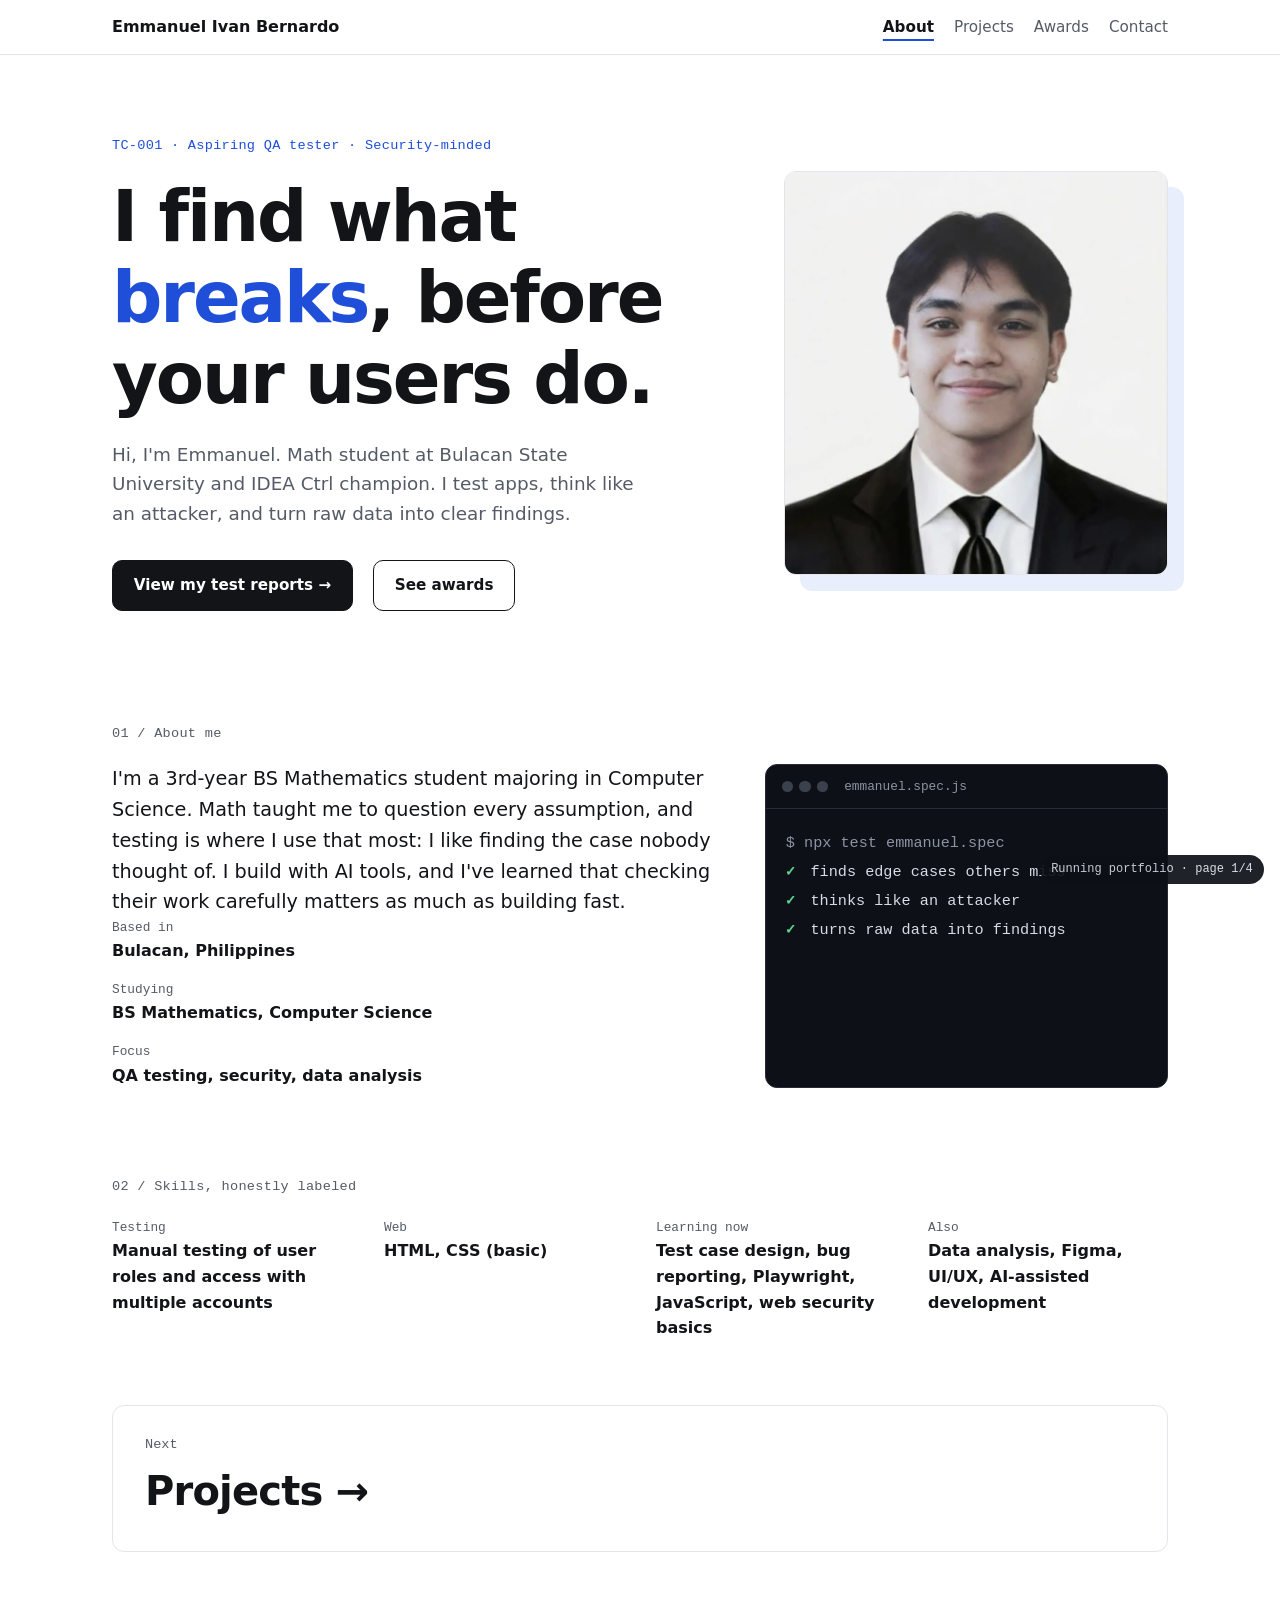
==== commit 0becabdc: "Use the portrait with glasses" ====
--- a/index.html
+++ b/index.html
@@ -44,7 +44,7 @@
           </div>
         </div>
         <figure class="hero-photo">
-          <img src="images/portrait.webp" alt="Portrait of Emmanuel Ivan Bernardo" width="800" height="843">
+          <img src="images/portrait.webp" alt="Portrait of Emmanuel Ivan Bernardo" width="490" height="443">
         </figure>
       </section>
 
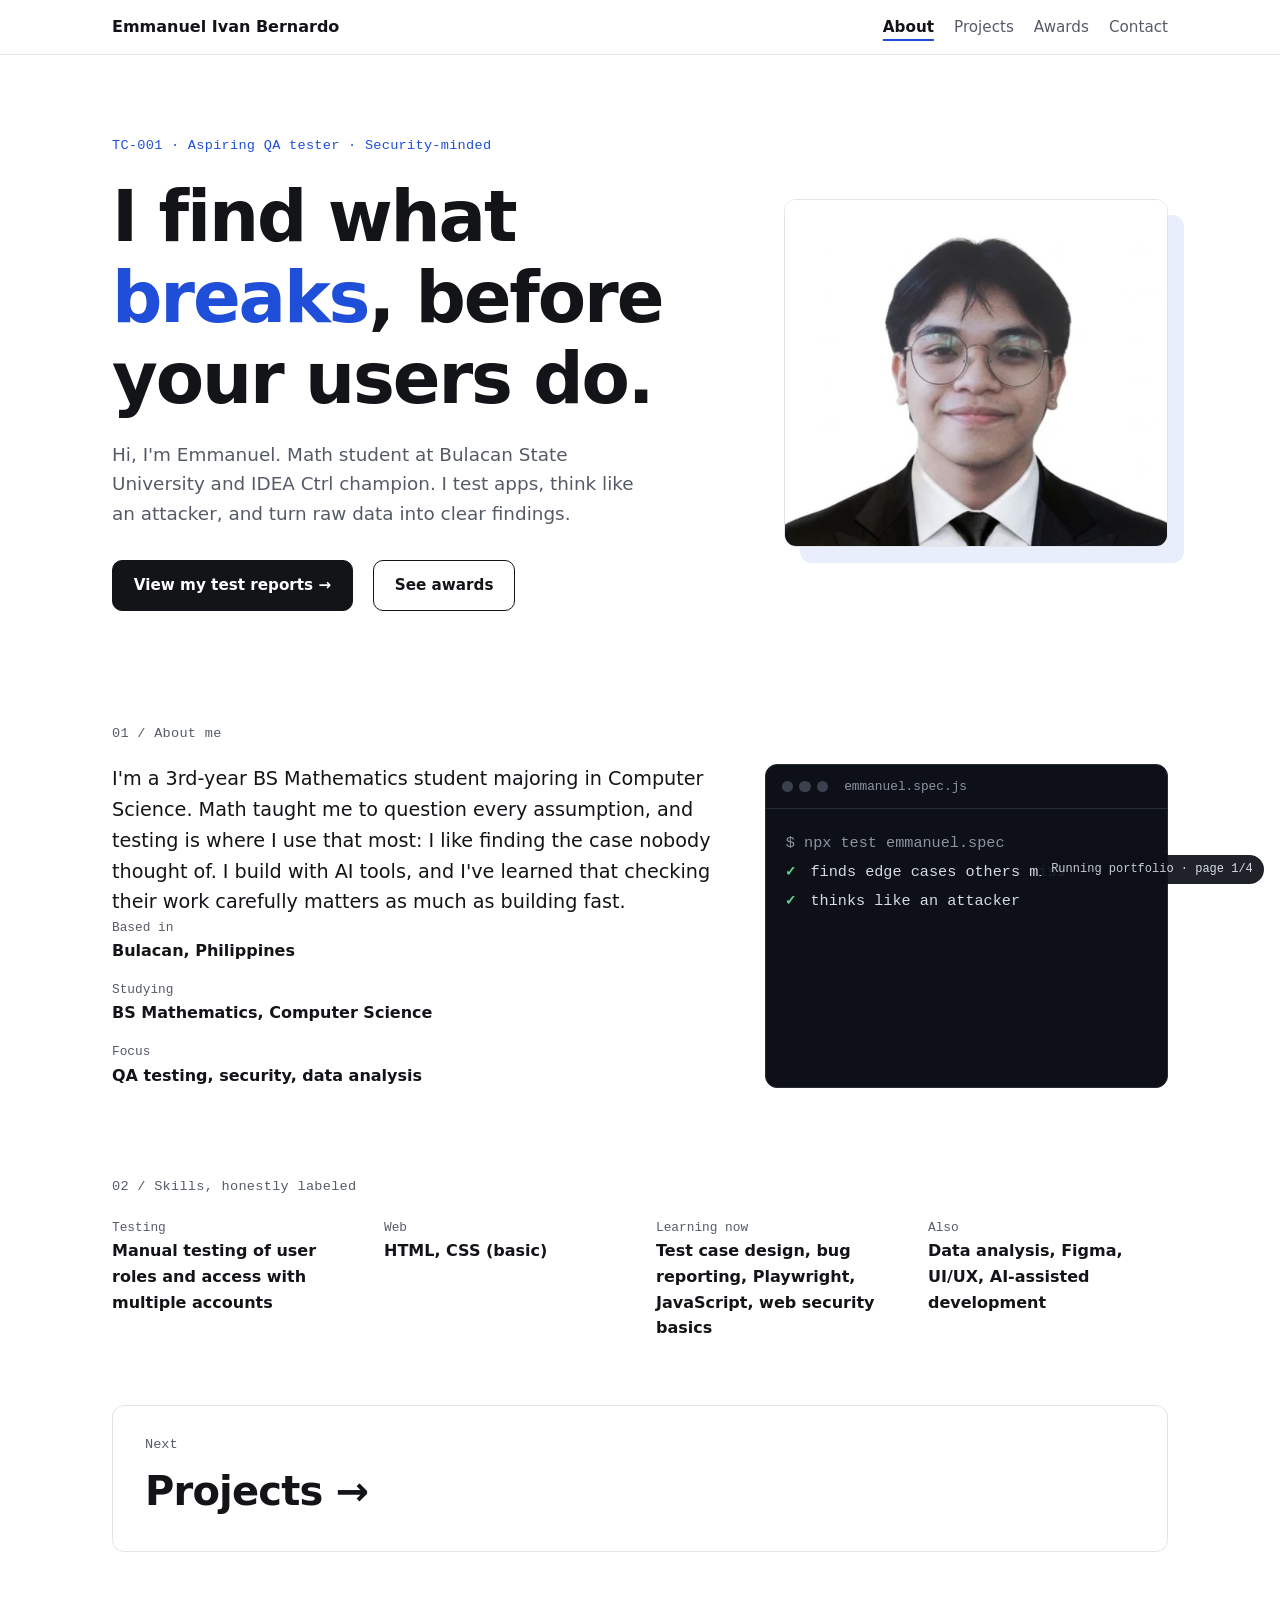
==== commit 26b16293: "Name the site Emmanuel Ivan's Portfolio" ====
--- a/index.html
+++ b/index.html
@@ -5,7 +5,7 @@
     <meta name="viewport" content="width=device-width, initial-scale=1">
     <meta name="color-scheme" content="light dark">
     <meta name="description" content="Emmanuel Ivan Bernardo: aspiring QA tester and IDEA Ctrl champion. I find what breaks, before your users do.">
-    <title>Emmanuel Ivan Bernardo · QA Portfolio</title>
+    <title>Emmanuel Ivan's Portfolio</title>
     <link rel="stylesheet" href="styles.css">
     <script src="script.js" defer></script>
   </head>
